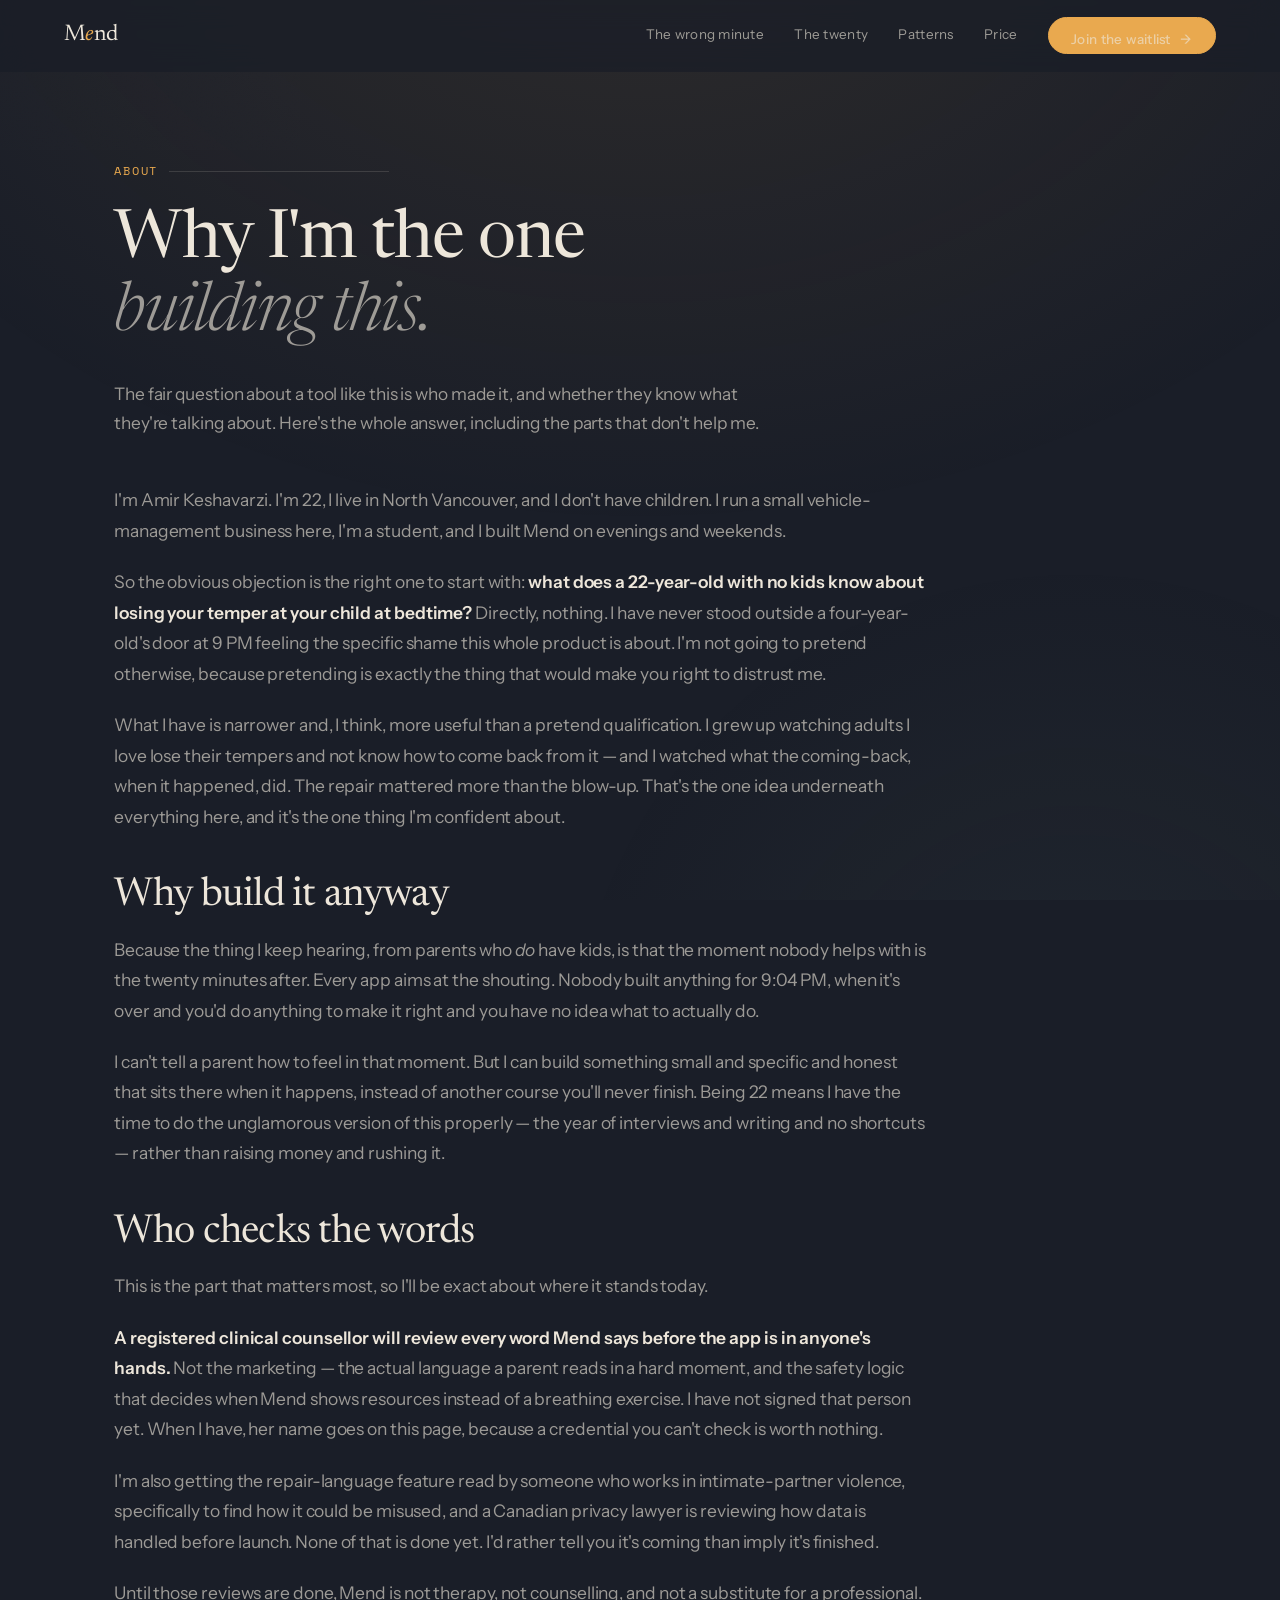
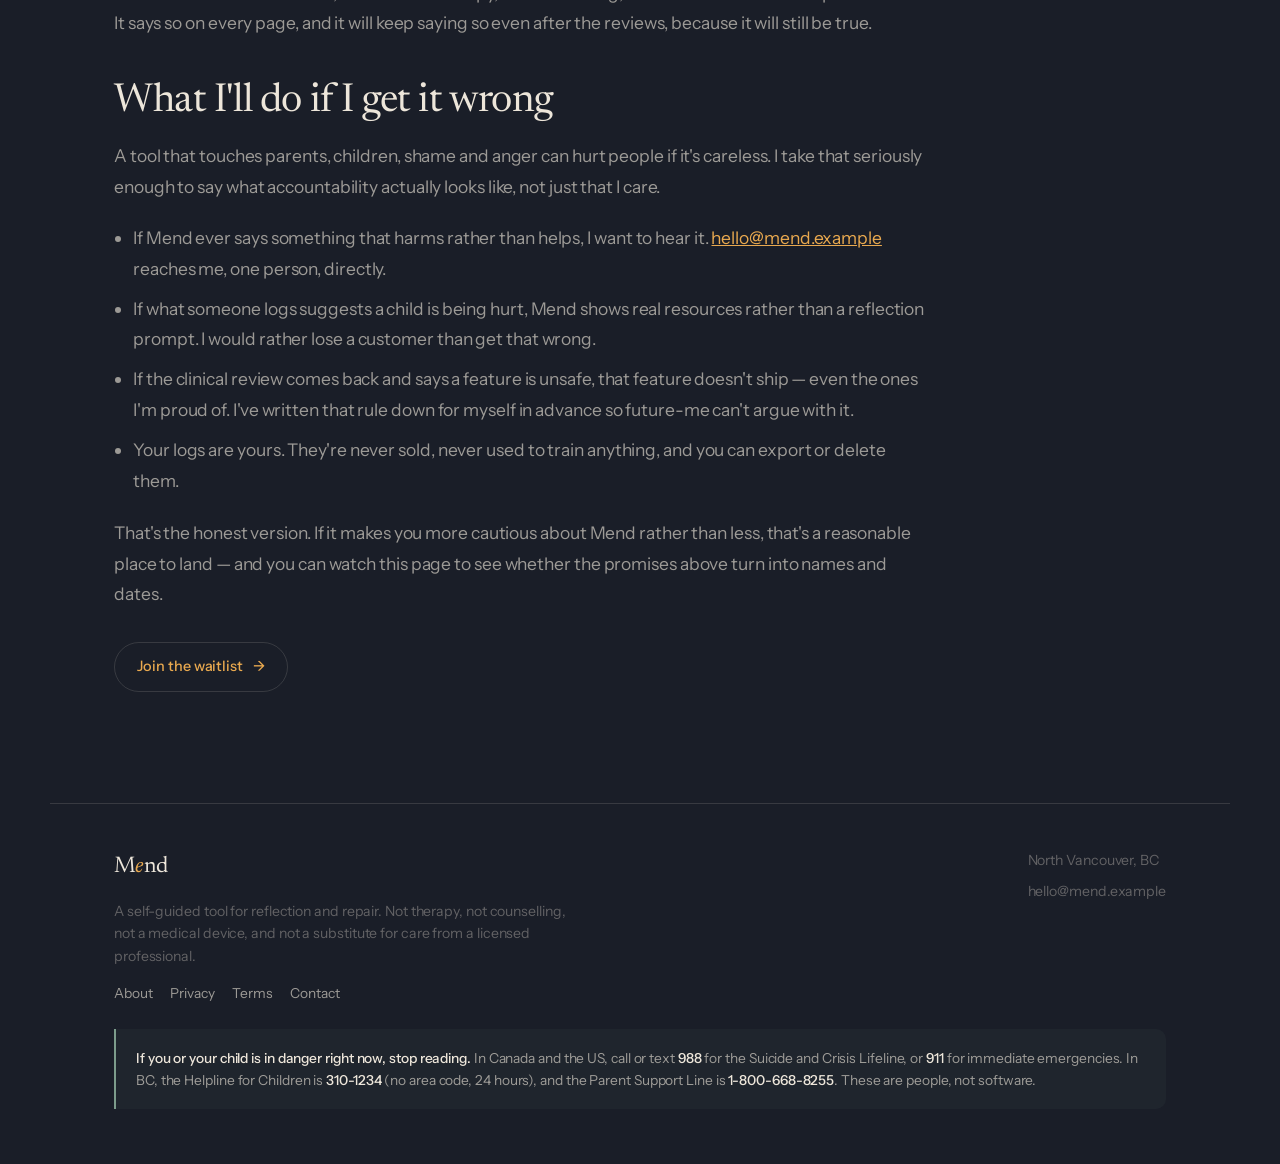
==== about.html @ 2c56bf76 "feat: add Mend landing site with relative links Landing page, about, privacy and terms pages, shared" ====
<!DOCTYPE html>
<html lang="en">
<head>
<meta charset="utf-8">
<meta name="viewport" content="width=device-width, initial-scale=1">
<title>About — Mend</title>
<meta name="description" content="Who's building Mend, and why a 22-year-old with no kids is the one doing it. The honest version — including who reviews the words and what happens if I get it wrong.">
<link rel="preconnect" href="https://fonts.googleapis.com">
<link rel="preconnect" href="https://fonts.gstatic.com" crossorigin>
<link href="https://fonts.googleapis.com/css2?family=Newsreader:ital,opsz,wght@0,6..72,300;0,6..72,400;0,6..72,500;1,6..72,300;1,6..72,400&family=Instrument+Sans:wght@400;500;600&family=Space+Mono:wght@400;700&display=swap" rel="stylesheet">
<link rel="stylesheet" href="mend.css">
</head>
<body>

<a href="#main" class="skip">Skip to content</a>
<div id="glow"></div>
<svg id="grain" aria-hidden="true"><filter id="n"><feTurbulence type="fractalNoise" baseFrequency="0.8" numOctaves="3"/></filter><rect width="100%" height="100%" filter="url(#n)"/></svg>

<div class="stage">

<nav id="nav">
  <a class="mark" href="index.html">M<i>e</i>nd</a>
  <button class="nav-toggle" type="button" aria-label="Open menu" aria-expanded="false" aria-controls="navlinks"><span></span><span></span><span></span></button>
  <div class="navlinks" id="navlinks">
    <a href="index.html#minute">The wrong minute</a>
    <a href="index.html#twenty">The twenty</a>
    <a href="index.html#patterns">Patterns</a>
    <a href="index.html#price">Price</a>
    <a class="btn" href="index.html#join">Join the waitlist <span class="arw">→</span></a>
  </div>
</nav>

<main id="main" class="wrap band">
  <p class="stamp rv">About</p>
  <h1 class="rv" data-d="1">Why I'm the one<br><span class="em">building this.</span></h1>
  <p class="lede rv" data-d="2" style="margin-top:1.8rem">The fair question about a tool like this is who made it, and whether they know what they're talking about. Here's the whole answer, including the parts that don't help me.</p>

  <div class="prose rv" data-d="3" style="margin-top:3rem">
    <p>I'm Amir Keshavarzi. I'm 22, I live in North Vancouver, and I don't have children. I run a small vehicle-management business here, I'm a student, and I built Mend on evenings and weekends.</p>

    <p>So the obvious objection is the right one to start with: <b>what does a 22-year-old with no kids know about losing your temper at your child at bedtime?</b> Directly, nothing. I have never stood outside a four-year-old's door at 9 PM feeling the specific shame this whole product is about. I'm not going to pretend otherwise, because pretending is exactly the thing that would make you right to distrust me.</p>

    <p>What I have is narrower and, I think, more useful than a pretend qualification. I grew up watching adults I love lose their tempers and not know how to come back from it — and I watched what the coming-back, when it happened, did. The repair mattered more than the blow-up. That's the one idea underneath everything here, and it's the one thing I'm confident about.</p>

    <h2>Why build it anyway</h2>
    <p>Because the thing I keep hearing, from parents who <em>do</em> have kids, is that the moment nobody helps with is the twenty minutes after. Every app aims at the shouting. Nobody built anything for 9:04 PM, when it's over and you'd do anything to make it right and you have no idea what to actually do.</p>
    <p>I can't tell a parent how to feel in that moment. But I can build something small and specific and honest that sits there when it happens, instead of another course you'll never finish. Being 22 means I have the time to do the unglamorous version of this properly — the year of interviews and writing and no shortcuts — rather than raising money and rushing it.</p>

    <h2>Who checks the words</h2>
    <p>This is the part that matters most, so I'll be exact about where it stands today.</p>
    <p><b>A registered clinical counsellor will review every word Mend says before the app is in anyone's hands.</b> Not the marketing — the actual language a parent reads in a hard moment, and the safety logic that decides when Mend shows resources instead of a breathing exercise. I have not signed that person yet. When I have, her name goes on this page, because a credential you can't check is worth nothing.</p>
    <p>I'm also getting the repair-language feature read by someone who works in intimate-partner violence, specifically to find how it could be misused, and a Canadian privacy lawyer is reviewing how data is handled before launch. None of that is done yet. I'd rather tell you it's coming than imply it's finished.</p>
    <p>Until those reviews are done, Mend is not therapy, not counselling, and not a substitute for a professional. It says so on every page, and it will keep saying so even after the reviews, because it will still be true.</p>

    <h2>What I'll do if I get it wrong</h2>
    <p>A tool that touches parents, children, shame and anger can hurt people if it's careless. I take that seriously enough to say what accountability actually looks like, not just that I care.</p>
    <ul>
      <li>If Mend ever says something that harms rather than helps, I want to hear it. <a href="mailto:hello@mend.example">hello@mend.example</a> reaches me, one person, directly.</li>
      <li>If what someone logs suggests a child is being hurt, Mend shows real resources rather than a reflection prompt. I would rather lose a customer than get that wrong.</li>
      <li>If the clinical review comes back and says a feature is unsafe, that feature doesn't ship — even the ones I'm proud of. I've written that rule down for myself in advance so future-me can't argue with it.</li>
      <li>Your logs are yours. They're never sold, never used to train anything, and you can export or delete them.</li>
    </ul>

    <p>That's the honest version. If it makes you more cautious about Mend rather than less, that's a reasonable place to land — and you can watch this page to see whether the promises above turn into names and dates.</p>

    <p style="margin-top:2rem"><a class="btn btn--ghost" href="index.html#join">Join the waitlist <span class="arw">→</span></a></p>
  </div>
</main>

<footer class="wrap">
  <div class="fgrid">
    <div>
      <a class="mark" href="index.html">M<i>e</i>nd</a>
      <p class="small" style="margin-top:.9rem">A self-guided tool for reflection and repair. Not therapy, not counselling, not a medical device, and not a substitute for care from a licensed professional.</p>
      <div class="fnav">
        <a href="about.html">About</a>
        <a href="privacy.html">Privacy</a>
        <a href="terms.html">Terms</a>
        <a href="mailto:hello@mend.example">Contact</a>
      </div>
    </div>
    <div class="small" style="display:grid;gap:.55rem">
      <div>North Vancouver, BC</div>
      <div>hello@mend.example</div>
    </div>
  </div>
  <div class="crisis">
    <p><b>If you or your child is in danger right now, stop reading.</b> In Canada and the US, call or text <b>988</b> for the Suicide and Crisis Lifeline, or <b>911</b> for immediate emergencies. In BC, the Helpline for Children is <b>310-1234</b> (no area code, 24 hours), and the Parent Support Line is <b>1-800-668-8255</b>. These are people, not software.</p>
  </div>
</footer>

</div>
<script src="mend.js"></script>
</body>
</html>
---- mend.css ----
/* ============================================================
   MEND — shared design system
   Used by the sub-pages (about, privacy, terms, 404, writing).
   The homepage (index.html) keeps its own inline copy of these
   tokens plus its page-specific styles. Keep the :root block here
   in sync with index.html if a token ever changes.
   Concept: "the hallway light." Dusk-blue base, one amber accent.
   ============================================================ */
:root{
  --dusk:#1A1E28;
  --dusk-deep:#0F1218;
  --dusk-soft:#232833;
  --paper:#EDE6DA;
  --paper-dim:rgba(237,230,218,.62);
  --paper-faint:rgba(237,230,218,.34);
  --lamp:#E9A94F;
  --sage:#7C9C8B;
  --hot:#FFF6E6;
  --rule:rgba(237,230,218,.14);

  --display:"Newsreader",Georgia,serif;
  --body:"Instrument Sans",system-ui,-apple-system,sans-serif;
  --mono:"Space Mono",ui-monospace,monospace;

  --pad:clamp(1.25rem,5vw,4.5rem);
  --maxw:1180px;
  --ease:cubic-bezier(.22,.61,.36,1);
}

*{box-sizing:border-box}
html{scroll-behavior:smooth;-webkit-text-size-adjust:100%}
body{
  margin:0;background:var(--dusk);color:var(--paper);
  font-family:var(--body);font-size:clamp(1rem,.55vw + .9rem,1.09rem);
  line-height:1.62;letter-spacing:-.005em;overflow-x:hidden;
}

/* ambient light — static warm→cool wash for sub-pages */
#glow{
  position:fixed;inset:0;z-index:0;pointer-events:none;
  background:
    radial-gradient(120vmax 90vmax at 50% -18%, rgba(233,169,79,.10) 0%, transparent 60%),
    radial-gradient(70vmax 70vmax at 84% 120%, rgba(124,156,139,.07) 0%, transparent 58%);
}
#grain{position:fixed;inset:0;z-index:1;pointer-events:none;opacity:.045;mix-blend-mode:overlay}
.stage{position:relative;z-index:2}

.wrap{max-width:var(--maxw);margin:0 auto;padding-left:var(--pad);padding-right:var(--pad)}
.band{padding-top:clamp(4rem,10vh,7.5rem);padding-bottom:clamp(4rem,10vh,7.5rem)}
.hr{height:1px;background:var(--rule);border:0;margin:0}

.stamp{
  font-family:var(--mono);font-size:.72rem;letter-spacing:.16em;text-transform:uppercase;
  color:var(--lamp);display:flex;align-items:center;gap:.7rem;margin:0 0 1.6rem;
}
.stamp::after{content:"";flex:1;height:1px;background:var(--rule);max-width:220px}

h1,h2,h3{font-family:var(--display);font-weight:400;letter-spacing:-.02em;line-height:1.08;margin:0}
h1{font-size:clamp(2.4rem,6vw,4.2rem)}
h2{font-size:clamp(1.7rem,3.4vw,2.5rem);line-height:1.12}
h3{font-size:clamp(1.2rem,1.9vw,1.5rem);line-height:1.2}
.em{font-style:italic;font-weight:300;color:var(--paper-dim)}
.lede{font-size:clamp(1.08rem,1.3vw,1.28rem);color:var(--paper-dim);max-width:56ch;line-height:1.66}
.small{font-size:.88rem;color:var(--paper-faint);line-height:1.6}
a{color:var(--lamp)}

/* nav */
nav{
  position:sticky;top:0;z-index:40;display:flex;align-items:center;justify-content:space-between;
  gap:1rem;padding:1.05rem var(--pad);
  backdrop-filter:blur(14px);-webkit-backdrop-filter:blur(14px);
  background:rgba(26,30,40,.72);
  background:color-mix(in srgb, var(--dusk) 72%, transparent);
  border-bottom:1px solid transparent;transition:border-color .4s var(--ease);
}
nav.stuck{border-bottom-color:var(--rule)}
.mark{font-family:var(--display);font-size:1.42rem;letter-spacing:-.03em;text-decoration:none;color:var(--paper)}
.mark i{font-style:italic;color:var(--lamp)}
.navlinks{display:flex;align-items:center;gap:1.9rem}
.navlinks a{font-size:.84rem;color:var(--paper-dim);text-decoration:none;letter-spacing:.02em;position:relative;padding-bottom:2px}
.navlinks a::after{content:"";position:absolute;left:0;bottom:0;height:1px;width:100%;background:var(--lamp);transform:scaleX(0);transform-origin:left;transition:transform .42s var(--ease)}
.navlinks a:hover{color:var(--paper)}
.navlinks a:hover::after{transform:scaleX(1)}
@media(max-width:760px){.navlinks a:not(.btn){display:none}}
.nav-toggle{display:none;align-items:center;justify-content:center;flex-direction:column;gap:4px;width:44px;height:44px;padding:0;border:1px solid var(--rule);border-radius:50%;background:var(--dusk-soft);color:var(--paper);cursor:pointer}
.nav-toggle span{width:17px;height:1.5px;background:currentColor}
@media(max-width:760px){
  .js .nav-toggle{display:flex}
  .js .navlinks{display:none;position:absolute;top:100%;left:0;right:0;padding:1rem var(--pad) 1.4rem;background:var(--dusk);border-bottom:1px solid var(--rule);box-shadow:0 18px 28px rgba(0,0,0,.22);flex-direction:column;align-items:stretch;gap:.7rem}
  .js .navlinks.open{display:flex}
  .js .navlinks a:not(.btn){display:block}
  .js .navlinks a{padding:.55rem .2rem}
  .js .navlinks .btn{justify-content:center}
}

/* buttons */
.btn{
  font-family:var(--body);font-size:.9rem;font-weight:500;display:inline-flex;align-items:center;gap:.6rem;
  padding:.72rem 1.4rem;border-radius:999px;border:1px solid var(--lamp);
  background:var(--lamp);color:#20160A;text-decoration:none;cursor:pointer;
  transition:transform .3s var(--ease),box-shadow .3s var(--ease),background .3s var(--ease);
}
.btn:hover{transform:translateY(-2px);box-shadow:0 10px 34px -12px rgba(233,169,79,.7)}
.btn--ghost{background:transparent;color:var(--paper);border-color:var(--rule)}
.btn--ghost:hover{border-color:var(--paper-dim);box-shadow:none}
.btn .arw{transition:transform .3s var(--ease)}
.btn:hover .arw{transform:translateX(4px)}
:focus-visible{outline:2px solid var(--lamp);outline-offset:3px;border-radius:3px}
.skip{position:absolute;left:.6rem;top:-3rem;z-index:100;background:var(--lamp);color:#20160A;padding:.6rem 1rem;border-radius:8px;text-decoration:none;font-weight:600;transition:top .2s var(--ease)}
.skip:focus{top:.6rem}

/* prose — the reading measure for about/legal/articles */
.prose{max-width:68ch}
.prose p,.prose li{color:var(--paper-dim);line-height:1.75}
.prose p{margin:0 0 1.3rem}
.prose h2{margin:2.6rem 0 1rem}
.prose h3{margin:2rem 0 .8rem;color:var(--paper)}
.prose ul,.prose ol{margin:0 0 1.4rem;padding-left:1.2rem;display:grid;gap:.6rem}
.prose strong,.prose b{color:var(--paper);font-weight:600}
.prose a{color:var(--lamp)}
.prose hr{height:1px;background:var(--rule);border:0;margin:2.6rem 0}
.prose .kicker{color:var(--paper);font-style:normal}

/* draft banner for legal pages */
.draftbar{
  border:1px solid rgba(233,169,79,.4);background:rgba(233,169,79,.07);border-radius:12px;
  padding:1rem 1.2rem;margin:0 0 2.4rem;font-size:.9rem;color:var(--paper);line-height:1.6;
}
.draftbar b{color:var(--lamp)}

/* footer + crisis (present on every page) */
footer{border-top:1px solid var(--rule);padding:2.8rem 0 3.4rem;position:relative;z-index:2}
.fgrid{display:flex;justify-content:space-between;gap:2rem;flex-wrap:wrap;align-items:flex-start}
footer .small{max-width:52ch}
.fnav{display:flex;gap:1.1rem;flex-wrap:wrap;margin-top:.6rem;font-size:.86rem}
.fnav a{color:var(--paper-dim);text-decoration:none}
.fnav a:hover{color:var(--paper)}
.crisis{margin-top:1.6rem;padding:1.1rem 1.25rem;border-left:2px solid var(--sage);background:rgba(124,156,139,.055);border-radius:0 10px 10px 0}
.crisis p{margin:0;font-size:.86rem;color:var(--paper-dim)}
.crisis b{color:var(--paper);font-weight:500}

/* reveal */
.rv{opacity:0;transform:translateY(18px);transition:opacity .55s var(--ease),transform .55s var(--ease)}
.rv.in{opacity:1;transform:none}
.rv[data-d="1"]{transition-delay:.06s}.rv[data-d="2"]{transition-delay:.12s}
.rv[data-d="3"]{transition-delay:.18s}.rv[data-d="4"]{transition-delay:.24s}

@media (prefers-reduced-motion:reduce){
  *{animation-duration:.001ms!important;animation-iteration-count:1!important;transition-duration:.001ms!important}
  html{scroll-behavior:auto}
  .rv{opacity:1;transform:none}
}
@media(max-width:900px){#grain{display:none}}
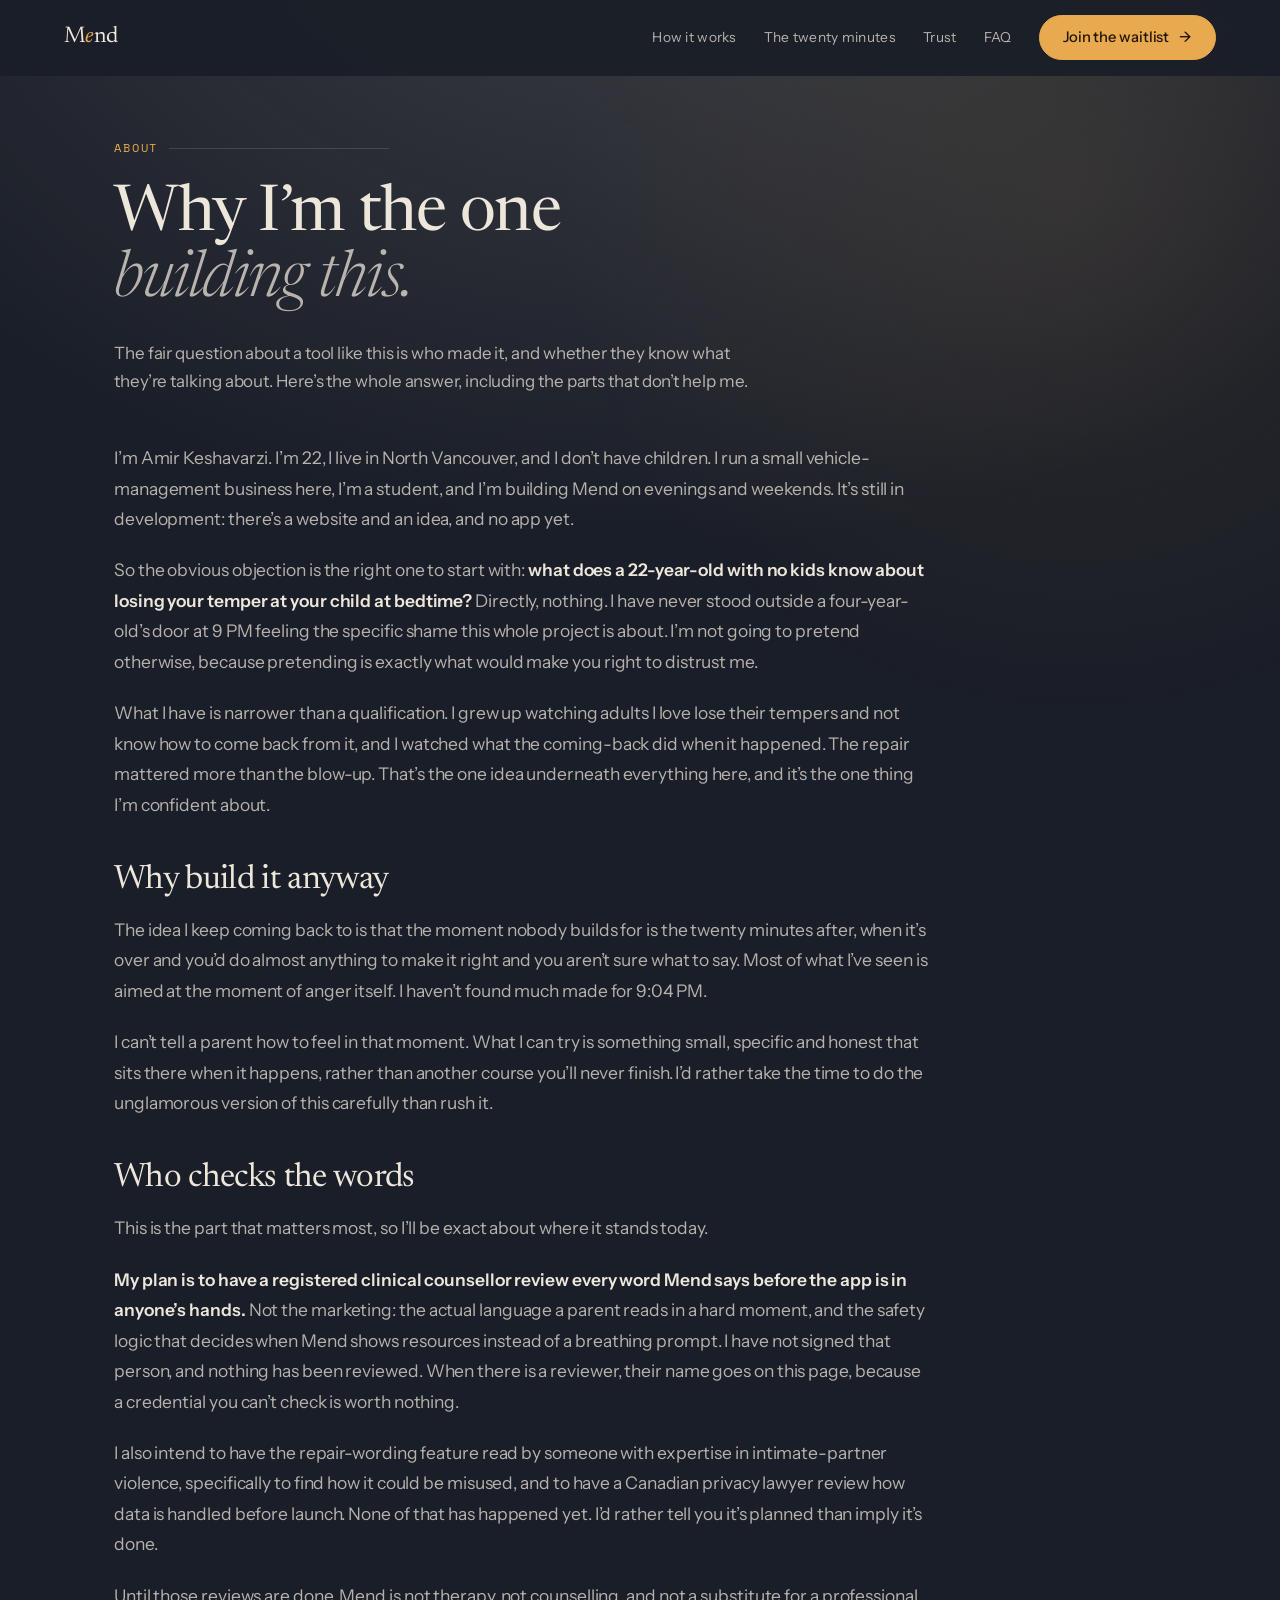
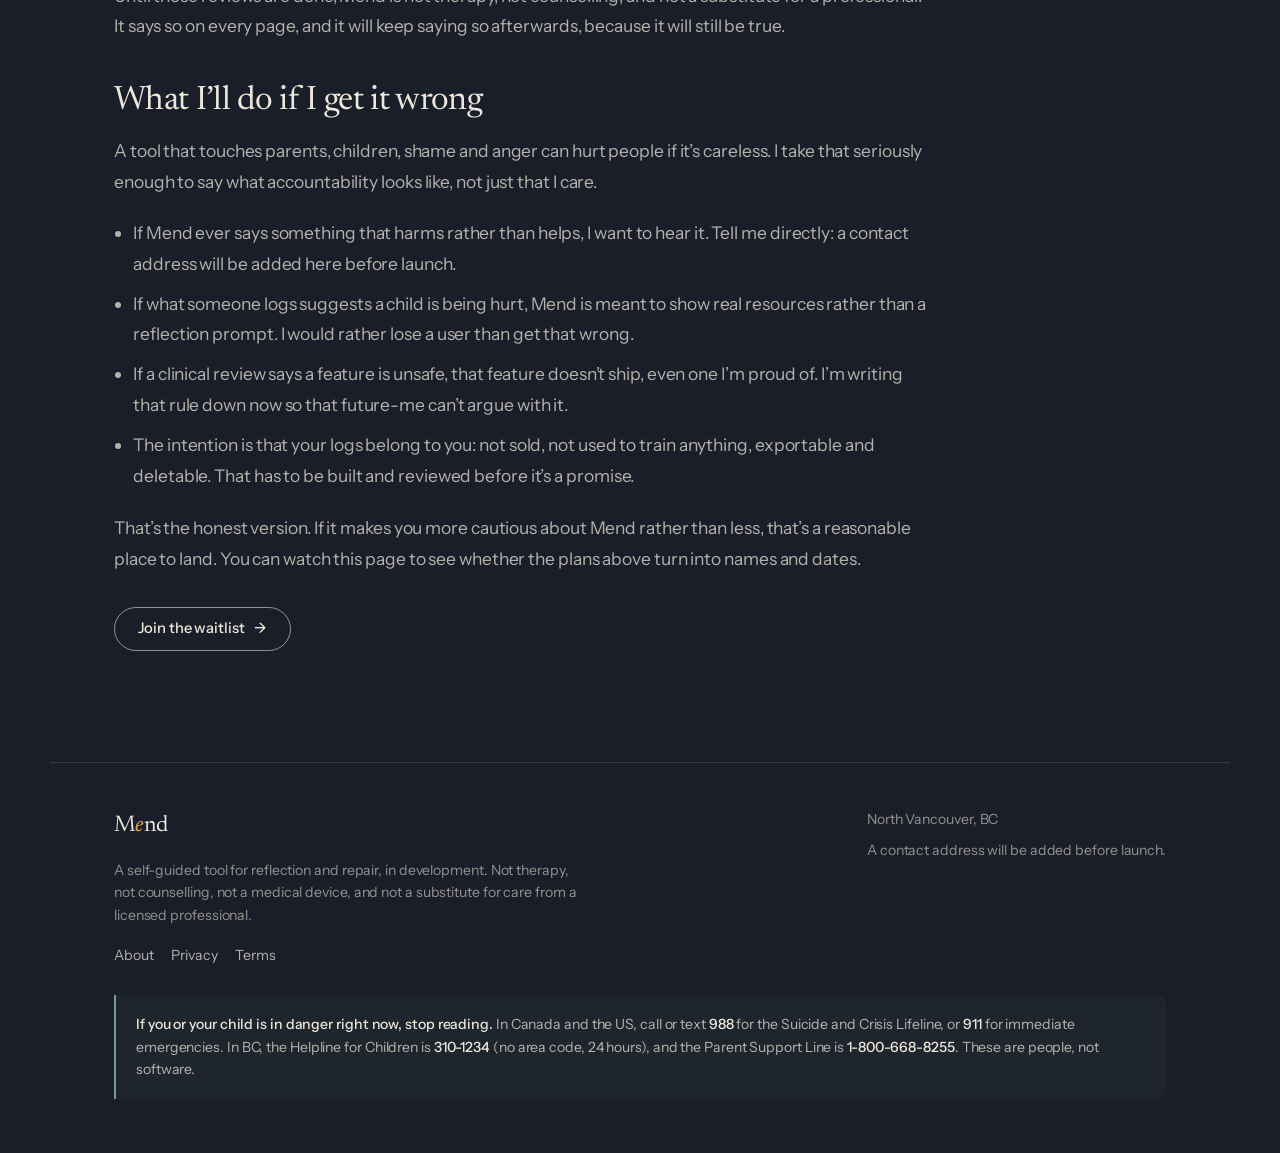
==== commit d3526a8a: "feat: rebuild homepage with illustrative preview, shared motion system and honest waitlist Restructu" ====
--- a/about.html
+++ b/about.html
@@ -3,67 +3,70 @@
 <head>
 <meta charset="utf-8">
 <meta name="viewport" content="width=device-width, initial-scale=1">
+<meta name="color-scheme" content="dark">
+<meta name="theme-color" content="#1A1E28">
 <title>About — Mend</title>
-<meta name="description" content="Who's building Mend, and why a 22-year-old with no kids is the one doing it. The honest version — including who reviews the words and what happens if I get it wrong.">
+<meta name="description" content="Who's building Mend, and why a 22-year-old with no kids is the one doing it. The honest version, including who is meant to review the words and what happens if I get it wrong.">
+<link rel="icon" href="data:image/svg+xml,%3Csvg xmlns='http://www.w3.org/2000/svg' viewBox='0 0 32 32'%3E%3Crect width='32' height='32' rx='8' fill='%231A1E28'/%3E%3Ccircle cx='16' cy='16' r='6' fill='%23E9A94F'/%3E%3C/svg%3E">
 <link rel="preconnect" href="https://fonts.googleapis.com">
 <link rel="preconnect" href="https://fonts.gstatic.com" crossorigin>
-<link href="https://fonts.googleapis.com/css2?family=Newsreader:ital,opsz,wght@0,6..72,300;0,6..72,400;0,6..72,500;1,6..72,300;1,6..72,400&family=Instrument+Sans:wght@400;500;600&family=Space+Mono:wght@400;700&display=swap" rel="stylesheet">
+<link href="https://fonts.googleapis.com/css2?family=Newsreader:ital,opsz,wght@0,6..72,300;0,6..72,400;1,6..72,300;1,6..72,400&family=Instrument+Sans:wght@400;500;600&family=Space+Mono:wght@400&display=swap" rel="stylesheet">
 <link rel="stylesheet" href="mend.css">
+<script>document.documentElement.classList.add("js")</script>
 </head>
 <body>
 
 <a href="#main" class="skip">Skip to content</a>
-<div id="glow"></div>
-<svg id="grain" aria-hidden="true"><filter id="n"><feTurbulence type="fractalNoise" baseFrequency="0.8" numOctaves="3"/></filter><rect width="100%" height="100%" filter="url(#n)"/></svg>
+<div id="glow" aria-hidden="true"><i class="glow-hot"></i><i class="glow-cool"></i></div>
 
 <div class="stage">
 
-<nav id="nav">
+<nav id="nav" aria-label="Main">
   <a class="mark" href="index.html">M<i>e</i>nd</a>
   <button class="nav-toggle" type="button" aria-label="Open menu" aria-expanded="false" aria-controls="navlinks"><span></span><span></span><span></span></button>
   <div class="navlinks" id="navlinks">
-    <a href="index.html#minute">The wrong minute</a>
-    <a href="index.html#twenty">The twenty</a>
-    <a href="index.html#patterns">Patterns</a>
-    <a href="index.html#price">Price</a>
-    <a class="btn" href="index.html#join">Join the waitlist <span class="arw">→</span></a>
+    <a href="index.html#how">How it works</a>
+    <a href="index.html#twenty">The twenty minutes</a>
+    <a href="index.html#trust">Trust</a>
+    <a href="index.html#faq">FAQ</a>
+    <a class="btn" href="index.html#join">Join the waitlist <span class="arw" aria-hidden="true">→</span></a>
   </div>
 </nav>
 
-<main id="main" class="wrap band">
-  <p class="stamp rv">About</p>
-  <h1 class="rv" data-d="1">Why I'm the one<br><span class="em">building this.</span></h1>
-  <p class="lede rv" data-d="2" style="margin-top:1.8rem">The fair question about a tool like this is who made it, and whether they know what they're talking about. Here's the whole answer, including the parts that don't help me.</p>
+<main id="main" class="wrap band page-head">
+  <p class="stamp" data-reveal>About</p>
+  <h1 data-reveal>Why I’m the one<br><span class="em">building this.</span></h1>
+  <p class="lede" data-reveal>The fair question about a tool like this is who made it, and whether they know what they’re talking about. Here’s the whole answer, including the parts that don’t help me.</p>
 
-  <div class="prose rv" data-d="3" style="margin-top:3rem">
-    <p>I'm Amir Keshavarzi. I'm 22, I live in North Vancouver, and I don't have children. I run a small vehicle-management business here, I'm a student, and I built Mend on evenings and weekends.</p>
+  <div class="prose" data-reveal style="margin-top:3rem">
+    <p>I’m Amir Keshavarzi. I’m 22, I live in North Vancouver, and I don’t have children. I run a small vehicle-management business here, I’m a student, and I’m building Mend on evenings and weekends. It’s still in development: there’s a website and an idea, and no app yet.</p>
 
-    <p>So the obvious objection is the right one to start with: <b>what does a 22-year-old with no kids know about losing your temper at your child at bedtime?</b> Directly, nothing. I have never stood outside a four-year-old's door at 9 PM feeling the specific shame this whole product is about. I'm not going to pretend otherwise, because pretending is exactly the thing that would make you right to distrust me.</p>
+    <p>So the obvious objection is the right one to start with: <b>what does a 22-year-old with no kids know about losing your temper at your child at bedtime?</b> Directly, nothing. I have never stood outside a four-year-old’s door at 9 PM feeling the specific shame this whole project is about. I’m not going to pretend otherwise, because pretending is exactly what would make you right to distrust me.</p>
 
-    <p>What I have is narrower and, I think, more useful than a pretend qualification. I grew up watching adults I love lose their tempers and not know how to come back from it — and I watched what the coming-back, when it happened, did. The repair mattered more than the blow-up. That's the one idea underneath everything here, and it's the one thing I'm confident about.</p>
+    <p>What I have is narrower than a qualification. I grew up watching adults I love lose their tempers and not know how to come back from it, and I watched what the coming-back did when it happened. The repair mattered more than the blow-up. That’s the one idea underneath everything here, and it’s the one thing I’m confident about.</p>
 
     <h2>Why build it anyway</h2>
-    <p>Because the thing I keep hearing, from parents who <em>do</em> have kids, is that the moment nobody helps with is the twenty minutes after. Every app aims at the shouting. Nobody built anything for 9:04 PM, when it's over and you'd do anything to make it right and you have no idea what to actually do.</p>
-    <p>I can't tell a parent how to feel in that moment. But I can build something small and specific and honest that sits there when it happens, instead of another course you'll never finish. Being 22 means I have the time to do the unglamorous version of this properly — the year of interviews and writing and no shortcuts — rather than raising money and rushing it.</p>
+    <p>The idea I keep coming back to is that the moment nobody builds for is the twenty minutes after, when it’s over and you’d do almost anything to make it right and you aren’t sure what to say. Most of what I’ve seen is aimed at the moment of anger itself. I haven’t found much made for 9:04 PM.</p>
+    <p>I can’t tell a parent how to feel in that moment. What I can try is something small, specific and honest that sits there when it happens, rather than another course you’ll never finish. I’d rather take the time to do the unglamorous version of this carefully than rush it.</p>
 
     <h2>Who checks the words</h2>
-    <p>This is the part that matters most, so I'll be exact about where it stands today.</p>
-    <p><b>A registered clinical counsellor will review every word Mend says before the app is in anyone's hands.</b> Not the marketing — the actual language a parent reads in a hard moment, and the safety logic that decides when Mend shows resources instead of a breathing exercise. I have not signed that person yet. When I have, her name goes on this page, because a credential you can't check is worth nothing.</p>
-    <p>I'm also getting the repair-language feature read by someone who works in intimate-partner violence, specifically to find how it could be misused, and a Canadian privacy lawyer is reviewing how data is handled before launch. None of that is done yet. I'd rather tell you it's coming than imply it's finished.</p>
-    <p>Until those reviews are done, Mend is not therapy, not counselling, and not a substitute for a professional. It says so on every page, and it will keep saying so even after the reviews, because it will still be true.</p>
+    <p>This is the part that matters most, so I’ll be exact about where it stands today.</p>
+    <p><b>My plan is to have a registered clinical counsellor review every word Mend says before the app is in anyone’s hands.</b> Not the marketing: the actual language a parent reads in a hard moment, and the safety logic that decides when Mend shows resources instead of a breathing prompt. I have not signed that person, and nothing has been reviewed. When there is a reviewer, their name goes on this page, because a credential you can’t check is worth nothing.</p>
+    <p>I also intend to have the repair-wording feature read by someone with expertise in intimate-partner violence, specifically to find how it could be misused, and to have a Canadian privacy lawyer review how data is handled before launch. None of that has happened yet. I’d rather tell you it’s planned than imply it’s done.</p>
+    <p>Until those reviews are done, Mend is not therapy, not counselling, and not a substitute for a professional. It says so on every page, and it will keep saying so afterwards, because it will still be true.</p>
 
-    <h2>What I'll do if I get it wrong</h2>
-    <p>A tool that touches parents, children, shame and anger can hurt people if it's careless. I take that seriously enough to say what accountability actually looks like, not just that I care.</p>
+    <h2>What I’ll do if I get it wrong</h2>
+    <p>A tool that touches parents, children, shame and anger can hurt people if it’s careless. I take that seriously enough to say what accountability looks like, not just that I care.</p>
     <ul>
-      <li>If Mend ever says something that harms rather than helps, I want to hear it. <a href="mailto:hello@mend.example">hello@mend.example</a> reaches me, one person, directly.</li>
-      <li>If what someone logs suggests a child is being hurt, Mend shows real resources rather than a reflection prompt. I would rather lose a customer than get that wrong.</li>
-      <li>If the clinical review comes back and says a feature is unsafe, that feature doesn't ship — even the ones I'm proud of. I've written that rule down for myself in advance so future-me can't argue with it.</li>
-      <li>Your logs are yours. They're never sold, never used to train anything, and you can export or delete them.</li>
+      <li>If Mend ever says something that harms rather than helps, I want to hear it. Tell me directly: <span data-contact>a contact address will be added here before launch</span>.</li>
+      <li>If what someone logs suggests a child is being hurt, Mend is meant to show real resources rather than a reflection prompt. I would rather lose a user than get that wrong.</li>
+      <li>If a clinical review says a feature is unsafe, that feature doesn’t ship, even one I’m proud of. I’m writing that rule down now so that future-me can’t argue with it.</li>
+      <li>The intention is that your logs belong to you: not sold, not used to train anything, exportable and deletable. That has to be built and reviewed before it’s a promise.</li>
     </ul>
 
-    <p>That's the honest version. If it makes you more cautious about Mend rather than less, that's a reasonable place to land — and you can watch this page to see whether the promises above turn into names and dates.</p>
+    <p>That’s the honest version. If it makes you more cautious about Mend rather than less, that’s a reasonable place to land. You can watch this page to see whether the plans above turn into names and dates.</p>
 
-    <p style="margin-top:2rem"><a class="btn btn--ghost" href="index.html#join">Join the waitlist <span class="arw">→</span></a></p>
+    <p style="margin-top:2rem"><a class="btn btn--ghost" href="index.html#join">Join the waitlist <span class="arw" aria-hidden="true">→</span></a></p>
   </div>
 </main>
 
@@ -71,17 +74,16 @@
   <div class="fgrid">
     <div>
       <a class="mark" href="index.html">M<i>e</i>nd</a>
-      <p class="small" style="margin-top:.9rem">A self-guided tool for reflection and repair. Not therapy, not counselling, not a medical device, and not a substitute for care from a licensed professional.</p>
-      <div class="fnav">
-        <a href="about.html">About</a>
+      <p class="small" style="margin-top:.9rem">A self-guided tool for reflection and repair, in development. Not therapy, not counselling, not a medical device, and not a substitute for care from a licensed professional.</p>
+      <nav class="fnav" aria-label="Footer">
+        <a href="about.html" aria-current="page">About</a>
         <a href="privacy.html">Privacy</a>
         <a href="terms.html">Terms</a>
-        <a href="mailto:hello@mend.example">Contact</a>
-      </div>
+      </nav>
     </div>
     <div class="small" style="display:grid;gap:.55rem">
       <div>North Vancouver, BC</div>
-      <div>hello@mend.example</div>
+      <div data-contact>A contact address will be added before launch.</div>
     </div>
   </div>
   <div class="crisis">
@@ -90,6 +92,7 @@
 </footer>
 
 </div>
-<script src="mend.js"></script>
+<script src="config.js" defer></script>
+<script src="mend.js" defer></script>
 </body>
 </html>
--- a/mend.css
+++ b/mend.css
@@ -1,18 +1,21 @@
 /* ============================================================
-   MEND — shared design system
-   Used by the sub-pages (about, privacy, terms, 404, writing).
-   The homepage (index.html) keeps its own inline copy of these
-   tokens plus its page-specific styles. Keep the :root block here
-   in sync with index.html if a token ever changes.
-   Concept: "the hallway light." Dusk-blue base, one amber accent.
+   MEND — shared design system (every page)
+   Concept: "the hallway light." Deep dusk blue, one warm amber,
+   a little sage. The page opens over-exposed and cools as you
+   scroll. Section stamps are real clock times.
+
+   MOTION: one system. Every duration/distance/easing below comes
+   from the tokens in :root; home.js and mend.js read the same
+   tokens, so changing a number here changes it everywhere.
    ============================================================ */
 :root{
+  /* palette */
   --dusk:#1A1E28;
   --dusk-deep:#0F1218;
   --dusk-soft:#232833;
   --paper:#EDE6DA;
-  --paper-dim:rgba(237,230,218,.62);
-  --paper-faint:rgba(237,230,218,.34);
+  --paper-dim:rgba(237,230,218,.74);
+  --paper-faint:rgba(237,230,218,.58);
   --lamp:#E9A94F;
   --sage:#7C9C8B;
   --hot:#FFF6E6;
@@ -24,130 +27,463 @@
 
   --pad:clamp(1.25rem,5vw,4.5rem);
   --maxw:1180px;
+
+  /* motion tokens: easing */
   --ease:cubic-bezier(.22,.61,.36,1);
+  --ease-soft:cubic-bezier(.45,.05,.25,1);
+  /* motion tokens: durations */
+  --t-press:120ms;
+  --t-hover:150ms;
+  --t-icon:180ms;
+  --t-swap:180ms;
+  --t-pop:200ms;
+  --t-panel:220ms;
+  --t-fade:250ms;
+  --t-rise:350ms;
+  --t-text:400ms;
+  --t-head:450ms;
+  --t-hero:500ms;
+  --t-block:550ms;
+  --t-bars:650ms;
+  --t-line:900ms;
+  --t-sweep:6s;
+  --t-stagger:80ms;
+  /* motion tokens: distances */
+  --d-pop:4px;
+  --d-form:6px;
+  --d-panel:8px;
+  --d-head:10px;
+  --d-hero:12px;
+  --d-block:16px;
 }
 
 *{box-sizing:border-box}
-html{scroll-behavior:smooth;-webkit-text-size-adjust:100%}
+html{scroll-behavior:smooth;-webkit-text-size-adjust:100%;scroll-padding-top:5rem}
 body{
   margin:0;background:var(--dusk);color:var(--paper);
   font-family:var(--body);font-size:clamp(1rem,.55vw + .9rem,1.09rem);
   line-height:1.62;letter-spacing:-.005em;overflow-x:hidden;
 }
-
-/* ambient light — static warm→cool wash for sub-pages */
-#glow{
-  position:fixed;inset:0;z-index:0;pointer-events:none;
+img,svg{max-width:100%}
+a{color:var(--lamp)}
+:focus-visible{outline:2px solid var(--lamp);outline-offset:3px}
+.vh{position:absolute!important;width:1px;height:1px;margin:-1px;overflow:hidden;clip:rect(0 0 0 0);white-space:nowrap;border:0;padding:0}
+
+/* ---------- ambient light: two stacked layers, cross-faded by scroll ---------- */
+#glow{position:fixed;inset:0;z-index:0;pointer-events:none}
+#glow i{position:absolute;inset:0}
+.glow-hot{
   background:
-    radial-gradient(120vmax 90vmax at 50% -18%, rgba(233,169,79,.10) 0%, transparent 60%),
-    radial-gradient(70vmax 70vmax at 84% 120%, rgba(124,156,139,.07) 0%, transparent 58%);
-}
-#grain{position:fixed;inset:0;z-index:1;pointer-events:none;opacity:.045;mix-blend-mode:overlay}
+    radial-gradient(120vmax 90vmax at 50% -18%, rgba(255,246,230,.15) 0%, transparent 62%),
+    radial-gradient(70vmax 70vmax at 84% 22%, rgba(233,169,79,.09) 0%, transparent 58%);
+}
+.glow-cool{
+  background:
+    radial-gradient(120vmax 90vmax at 50% -18%, rgba(124,156,139,.10) 0%, transparent 62%),
+    radial-gradient(70vmax 70vmax at 16% 90%, rgba(124,156,139,.07) 0%, transparent 58%);
+  opacity:0;
+}
 .stage{position:relative;z-index:2}
 
+/* ---------- structure ---------- */
 .wrap{max-width:var(--maxw);margin:0 auto;padding-left:var(--pad);padding-right:var(--pad)}
-.band{padding-top:clamp(4rem,10vh,7.5rem);padding-bottom:clamp(4rem,10vh,7.5rem)}
+.band{padding-top:clamp(4.5rem,10vh,8rem);padding-bottom:clamp(4.5rem,10vh,8rem)}
 .hr{height:1px;background:var(--rule);border:0;margin:0}
 
 .stamp{
   font-family:var(--mono);font-size:.72rem;letter-spacing:.16em;text-transform:uppercase;
-  color:var(--lamp);display:flex;align-items:center;gap:.7rem;margin:0 0 1.6rem;
+  color:var(--lamp);display:flex;align-items:center;gap:.7rem;margin:0 0 1.5rem;
 }
 .stamp::after{content:"";flex:1;height:1px;background:var(--rule);max-width:220px}
 
 h1,h2,h3{font-family:var(--display);font-weight:400;letter-spacing:-.02em;line-height:1.08;margin:0}
-h1{font-size:clamp(2.4rem,6vw,4.2rem)}
-h2{font-size:clamp(1.7rem,3.4vw,2.5rem);line-height:1.12}
-h3{font-size:clamp(1.2rem,1.9vw,1.5rem);line-height:1.2}
+h1{font-size:clamp(2.5rem,7.6vw,5.6rem);line-height:1.04}
+h2{font-size:clamp(1.9rem,4.2vw,3.2rem);line-height:1.1}
+h3{font-size:clamp(1.22rem,1.8vw,1.5rem);line-height:1.2}
 .em{font-style:italic;font-weight:300;color:var(--paper-dim)}
-.lede{font-size:clamp(1.08rem,1.3vw,1.28rem);color:var(--paper-dim);max-width:56ch;line-height:1.66}
+.lede{font-size:clamp(1.06rem,1.25vw,1.24rem);color:var(--paper-dim);max-width:58ch;line-height:1.66;margin:1.5rem 0 0}
 .small{font-size:.88rem;color:var(--paper-faint);line-height:1.6}
-a{color:var(--lamp)}
-
-/* nav */
-nav{
-  position:sticky;top:0;z-index:40;display:flex;align-items:center;justify-content:space-between;
-  gap:1rem;padding:1.05rem var(--pad);
-  backdrop-filter:blur(14px);-webkit-backdrop-filter:blur(14px);
-  background:rgba(26,30,40,.72);
-  background:color-mix(in srgb, var(--dusk) 72%, transparent);
-  border-bottom:1px solid transparent;transition:border-color .4s var(--ease);
-}
-nav.stuck{border-bottom-color:var(--rule)}
+.sample-tag{font-family:var(--mono);font-size:.66rem;letter-spacing:.14em;text-transform:uppercase;color:var(--paper-faint)}
+
+/* ---------- nav ---------- */
+#nav{
+  position:sticky;top:0;z-index:40;
+  display:flex;align-items:center;justify-content:space-between;gap:1rem;
+  padding:.95rem var(--pad);
+  background:rgba(26,30,40,.94);
+  border-bottom:1px solid transparent;
+  transition:border-color var(--t-fade) var(--ease);
+}
+#nav.stuck{border-bottom-color:var(--rule)}
 .mark{font-family:var(--display);font-size:1.42rem;letter-spacing:-.03em;text-decoration:none;color:var(--paper)}
 .mark i{font-style:italic;color:var(--lamp)}
-.navlinks{display:flex;align-items:center;gap:1.9rem}
-.navlinks a{font-size:.84rem;color:var(--paper-dim);text-decoration:none;letter-spacing:.02em;position:relative;padding-bottom:2px}
-.navlinks a::after{content:"";position:absolute;left:0;bottom:0;height:1px;width:100%;background:var(--lamp);transform:scaleX(0);transform-origin:left;transition:transform .42s var(--ease)}
-.navlinks a:hover{color:var(--paper)}
-.navlinks a:hover::after{transform:scaleX(1)}
-@media(max-width:760px){.navlinks a:not(.btn){display:none}}
-.nav-toggle{display:none;align-items:center;justify-content:center;flex-direction:column;gap:4px;width:44px;height:44px;padding:0;border:1px solid var(--rule);border-radius:50%;background:var(--dusk-soft);color:var(--paper);cursor:pointer}
-.nav-toggle span{width:17px;height:1.5px;background:currentColor}
-@media(max-width:760px){
+.navlinks{display:flex;align-items:center;gap:1.7rem}
+.navlinks a:not(.btn){
+  font-size:.86rem;color:var(--paper-dim);text-decoration:none;letter-spacing:.02em;
+  position:relative;padding:.35rem 0;
+}
+.navlinks a:not(.btn)::after{
+  content:"";position:absolute;left:0;right:0;bottom:.1rem;height:1px;background:var(--lamp);
+  transform:scaleX(0);transform-origin:left;
+  transition:transform var(--t-hover) var(--ease);
+}
+.navlinks a:not(.btn):focus-visible::after{transform:scaleX(1)}
+@media (hover:hover) and (pointer:fine){
+  .navlinks a:not(.btn):hover{color:var(--paper)}
+  .navlinks a:not(.btn):hover::after{transform:scaleX(1)}
+}
+
+.nav-toggle{
+  display:none;align-items:center;justify-content:center;flex-direction:column;gap:4px;
+  width:44px;height:44px;padding:0;border:1px solid var(--rule);border-radius:50%;
+  background:var(--dusk-soft);color:var(--paper);cursor:pointer;
+}
+.nav-toggle span{width:17px;height:1.5px;background:currentColor;
+  transition:transform var(--t-icon) var(--ease),opacity var(--t-icon) var(--ease)}
+.nav-toggle[aria-expanded="true"] span:nth-child(1){transform:translateY(5.5px) rotate(45deg)}
+.nav-toggle[aria-expanded="true"] span:nth-child(2){opacity:0}
+.nav-toggle[aria-expanded="true"] span:nth-child(3){transform:translateY(-5.5px) rotate(-45deg)}
+
+@media(max-width:860px){
+  .navlinks a:not(.btn){display:none}                 /* no JS: only the CTA remains */
   .js .nav-toggle{display:flex}
-  .js .navlinks{display:none;position:absolute;top:100%;left:0;right:0;padding:1rem var(--pad) 1.4rem;background:var(--dusk);border-bottom:1px solid var(--rule);box-shadow:0 18px 28px rgba(0,0,0,.22);flex-direction:column;align-items:stretch;gap:.7rem}
-  .js .navlinks.open{display:flex}
-  .js .navlinks a:not(.btn){display:block}
-  .js .navlinks a{padding:.55rem .2rem}
-  .js .navlinks .btn{justify-content:center}
-}
-
-/* buttons */
+  .js .navlinks a:not(.btn){display:block;padding:.7rem .2rem;font-size:.95rem}
+  .js .navlinks{
+    position:absolute;top:100%;left:0;right:0;
+    flex-direction:column;align-items:stretch;gap:.2rem;
+    padding:.8rem var(--pad) 1.3rem;background:var(--dusk);
+    border-bottom:1px solid var(--rule);box-shadow:0 18px 28px rgba(0,0,0,.22);
+    opacity:0;visibility:hidden;transform:translateY(calc(-1 * var(--d-panel)));
+    transition:opacity var(--t-panel) var(--ease),transform var(--t-panel) var(--ease),visibility 0s linear var(--t-panel);
+  }
+  .js .navlinks.open{opacity:1;visibility:visible;transform:none;transition-delay:0s}
+  .js .navlinks .btn{justify-content:center;margin-top:.4rem}
+}
+
+.skip{position:absolute;left:.6rem;top:-4rem;z-index:100;background:var(--lamp);color:#20160A;padding:.6rem 1rem;border-radius:8px;text-decoration:none;font-weight:600}
+.skip:focus{top:.6rem}
+
+/* ---------- buttons ---------- */
 .btn{
-  font-family:var(--body);font-size:.9rem;font-weight:500;display:inline-flex;align-items:center;gap:.6rem;
-  padding:.72rem 1.4rem;border-radius:999px;border:1px solid var(--lamp);
+  font-family:var(--body);font-size:.92rem;font-weight:500;line-height:1.2;
+  display:inline-flex;align-items:center;justify-content:center;gap:.6rem;
+  padding:.78rem 1.45rem;min-height:44px;border-radius:999px;border:1px solid var(--lamp);
   background:var(--lamp);color:#20160A;text-decoration:none;cursor:pointer;
-  transition:transform .3s var(--ease),box-shadow .3s var(--ease),background .3s var(--ease);
-}
-.btn:hover{transform:translateY(-2px);box-shadow:0 10px 34px -12px rgba(233,169,79,.7)}
-.btn--ghost{background:transparent;color:var(--paper);border-color:var(--rule)}
-.btn--ghost:hover{border-color:var(--paper-dim);box-shadow:none}
-.btn .arw{transition:transform .3s var(--ease)}
-.btn:hover .arw{transform:translateX(4px)}
-:focus-visible{outline:2px solid var(--lamp);outline-offset:3px;border-radius:3px}
-.skip{position:absolute;left:.6rem;top:-3rem;z-index:100;background:var(--lamp);color:#20160A;padding:.6rem 1rem;border-radius:8px;text-decoration:none;font-weight:600;transition:top .2s var(--ease)}
-.skip:focus{top:.6rem}
-
-/* prose — the reading measure for about/legal/articles */
+  transition:transform var(--t-press) var(--ease),box-shadow var(--t-hover) var(--ease),
+             background-color var(--t-hover) var(--ease),border-color var(--t-hover) var(--ease);
+}
+.btn:active{transform:scale(.98)}
+.btn--ghost{background:transparent;color:var(--paper);border-color:var(--paper-faint)}
+.btn--sm{padding:.55rem 1.05rem;font-size:.84rem;min-height:40px}
+.btn .arw{display:inline-block;transition:transform var(--t-hover) var(--ease)}
+@media (hover:hover) and (pointer:fine){
+  .btn:hover{box-shadow:0 8px 28px -12px rgba(233,169,79,.65)}
+  .btn--ghost:hover{border-color:var(--paper);box-shadow:none}
+  .btn:hover .arw{transform:translateX(3px)}
+}
+.btn[disabled]{cursor:default;opacity:.75}
+
+/* ---------- hero ---------- */
+.hero{position:relative;padding-top:clamp(2.6rem,8vh,5.5rem);padding-bottom:clamp(3.5rem,9vh,6rem);min-height:min(86vh,820px);display:flex;flex-direction:column;justify-content:center}
+.hero h1{max-width:17ch}
+.hero h1 .em{display:block;margin-top:.5rem;font-size:.62em;line-height:1.14;max-width:22ch}
+.hero .lede{max-width:52ch}
+.pill{
+  display:inline-flex;align-items:center;gap:.55rem;align-self:flex-start;margin:0 0 1.4rem;
+  font-family:var(--mono);font-size:.72rem;letter-spacing:.14em;text-transform:uppercase;color:var(--lamp);
+  border:1px solid rgba(233,169,79,.45);border-radius:999px;padding:.38rem .85rem;background:rgba(233,169,79,.07);
+}
+.pill::before{content:"";width:6px;height:6px;border-radius:50%;background:var(--lamp)}
+.hero-meta{margin:1.1rem 0 0;max-width:52ch;color:var(--paper-dim)}
+.hero .note{color:var(--paper-dim)}
+
+/* hallway light: one slow pass of warm light, then it settles */
+.hall-light{
+  position:absolute;inset:0 0 auto 0;height:100%;pointer-events:none;z-index:-1;
+  background:radial-gradient(60% 75% at 50% 0%,rgba(255,246,230,.20),transparent 72%);
+  animation:hallway var(--t-sweep) var(--ease-soft) both;
+}
+@keyframes hallway{
+  0%{opacity:0;transform:translateX(-16%)}
+  45%{opacity:1}
+  100%{opacity:.7;transform:none}
+}
+.doorlight{position:absolute;left:0;right:0;bottom:0;height:1px;
+  background:linear-gradient(90deg,transparent,rgba(233,169,79,.55) 25%,rgba(255,246,230,.6) 50%,rgba(233,169,79,.55) 75%,transparent)}
+
+@keyframes rise{from{opacity:0;transform:translateY(var(--rise,0))}to{opacity:1;transform:none}}
+@keyframes fade{from{opacity:0}to{opacity:1}}
+.hero-h{--rise:var(--d-hero);animation:rise var(--t-hero) var(--ease) both}
+.hero-lede{animation:fade var(--t-text) var(--ease) var(--t-stagger) both}
+.hero-form{--rise:var(--d-form);animation:rise var(--t-rise) var(--ease) calc(var(--t-stagger) * 2) both}
+
+/* ---------- waitlist form ---------- */
+.signup{display:flex;gap:.65rem;margin-top:2rem;max-width:480px;flex-wrap:wrap}
+.signup input[type="email"]{
+  flex:1 1 220px;min-width:0;min-height:48px;font-family:var(--body);font-size:1rem;color:var(--paper);
+  background:rgba(237,230,218,.06);border:1px solid var(--paper-faint);border-radius:999px;
+  padding:.78rem 1.25rem;
+  transition:border-color var(--t-hover) var(--ease),background-color var(--t-hover) var(--ease);
+}
+.signup input[type="email"]::placeholder{color:var(--paper-faint)}
+.signup input[type="email"]:focus-visible{outline:2px solid var(--lamp);outline-offset:2px;border-color:var(--lamp);background:rgba(237,230,218,.09)}
+.signup input[aria-invalid="true"]{border-color:var(--lamp)}
+.signup input[disabled]{opacity:.7}
+.hp{position:absolute!important;left:-9999px;width:1px;height:1px;overflow:hidden}
+
+/* the two labels share one grid cell, so the swap is a pure crossfade */
+.btn--submit{display:inline-grid}
+.btn--submit .lbl{grid-area:1/1;display:inline-flex;align-items:center;justify-content:center;gap:.6rem;
+  transition:opacity var(--t-hover) var(--ease)}
+.btn--submit .lbl-busy{opacity:0}
+.signup[data-state="submitting"] .lbl-idle{opacity:0}
+.signup[data-state="submitting"] .lbl-busy{opacity:1}
+
+.formstatus{flex-basis:100%;margin:.5rem 0 0;font-size:.9rem;line-height:1.5;color:var(--paper-dim)}
+.formstatus:empty{display:none}
+.formstatus[data-state="error"]{color:var(--lamp)}
+.formstatus[data-state="success"]{color:#A9C7B7;--rise:var(--d-pop);animation:rise var(--t-pop) var(--ease) both}
+.formstatus a{color:inherit}
+.note{margin:.9rem 0 0;font-size:.82rem;color:var(--paper-faint);max-width:52ch}
+
+/* ---------- reveal (one system, two sizes) ---------- */
+.js [data-reveal]{opacity:0;transform:translateY(var(--d-head));
+  transition:opacity var(--t-head) var(--ease),transform var(--t-head) var(--ease)}
+.js [data-reveal="lg"]{transform:translateY(var(--d-block));
+  transition-duration:var(--t-block)}
+.js [data-reveal="none"]{opacity:1;transform:none}   /* just toggles .in for child animations */
+.js [data-reveal].in{opacity:1;transform:none}
+
+/* ---------- story timeline ---------- */
+.axis{position:relative;margin:3.2rem 0 .8rem;padding:3.2rem 0 4.4rem}
+.axis-line,.axis-fill{position:absolute;left:0;right:0;top:50%;height:1px}
+.axis-line{background:var(--rule)}
+.axis-fill{background:var(--lamp);transform-origin:left;
+  transition:transform var(--t-line) var(--ease-soft)}
+.js .axis:not(.in) .axis-fill{transform:scaleX(0)}
+.axis-marks{position:relative;display:flex;justify-content:space-between;list-style:none;margin:0;padding:0}
+.mk{position:relative;text-align:center;flex:0 0 auto;width:clamp(74px,22%,170px);
+  transition:opacity var(--t-fade) var(--ease);transition-delay:calc(var(--i) * var(--t-stagger) + 160ms)}
+.js .axis:not(.in) .mk{opacity:0}
+.mk .dot{display:block;width:9px;height:9px;border-radius:50%;background:var(--dusk);border:1px solid var(--paper-faint);margin:0 auto}
+.mk .t{font-family:var(--mono);font-size:.7rem;letter-spacing:.08em;color:var(--paper-faint);position:absolute;top:-2.1rem;left:50%;transform:translateX(-50%);white-space:nowrap}
+.mk .l{font-size:.84rem;color:var(--paper-dim);position:absolute;top:1.6rem;left:50%;transform:translateX(-50%);width:15ch;line-height:1.35}
+.mk--hot .dot{background:var(--hot);border-color:var(--hot);box-shadow:0 0 22px 5px rgba(255,246,230,.3)}
+.mk--hot .t{color:var(--hot)}
+.mk--live .dot{background:var(--lamp);border-color:var(--lamp);box-shadow:0 0 22px 4px rgba(233,169,79,.32)}
+.mk--live .t{color:var(--lamp)}
+.mk--live .l{color:var(--paper)}
+@media(max-width:640px){
+  .axis{padding:0 0 0 .6rem;margin:2.4rem 0 1rem}
+  .axis-line,.axis-fill{left:.65rem;right:auto;top:0;bottom:0;width:1px;height:auto}
+  .axis-fill{transform-origin:top}
+  .js .axis:not(.in) .axis-fill{transform:scaleY(0)}
+  .axis-marks{display:grid;gap:1.7rem}
+  .mk{width:auto;text-align:left;display:grid;grid-template-columns:.9rem 3.2rem minmax(0,1fr);gap:.7rem;align-items:start}
+  .mk .dot{grid-column:1;grid-row:1;margin:.3rem 0 0;position:relative;left:-.3rem}
+  .mk .t{grid-column:2;grid-row:1;position:static;transform:none;white-space:normal}
+  .mk .l{grid-column:3;grid-row:1;position:static;transform:none;width:auto}
+}
+
+/* ---------- preview ---------- */
+.preview-grid{display:grid;gap:2.2rem;margin-top:2.6rem;align-items:center}
+@media(min-width:880px){.preview-grid{grid-template-columns:minmax(0,1fr) 310px;gap:clamp(2rem,6vw,5rem)}}
+.preview-tabs{display:none;gap:.7rem}
+.tabs-ready .preview-tabs{display:flex;flex-direction:column}
+.ptab{
+  text-align:left;font:inherit;color:var(--paper-dim);cursor:pointer;
+  background:transparent;border:1px solid var(--rule);border-radius:14px;padding:1rem 1.15rem;
+  display:grid;grid-template-columns:2rem 1fr;gap:.2rem .7rem;align-items:baseline;
+  transition:border-color var(--t-hover) var(--ease),background-color var(--t-hover) var(--ease),color var(--t-hover) var(--ease);
+}
+.ptab .n{font-family:var(--mono);font-size:.74rem;color:var(--paper-faint)}
+.ptab .ti{font-family:var(--display);font-size:1.25rem;color:var(--paper);line-height:1.2}
+.ptab .de{grid-column:2;font-size:.9rem}
+.ptab[aria-selected="true"]{border-color:rgba(233,169,79,.55);background:rgba(233,169,79,.06)}
+.ptab[aria-selected="true"] .n{color:var(--lamp)}
+@media (hover:hover) and (pointer:fine){.ptab:hover{border-color:var(--paper-faint)}}
+@media(max-width:879px){
+  .tabs-ready .preview-tabs{flex-direction:row}
+  .ptab{flex:1 1 0;min-width:0;padding:.75rem .8rem;grid-template-columns:1fr}
+  .ptab .n,.ptab .de{display:none}
+  .ptab .ti{font-size:1.05rem;text-align:center}
+}
+
+.phone{
+  width:min(100%,290px);margin:0 auto;border:1px solid var(--rule);border-radius:36px;padding:10px;
+  background:var(--dusk-deep);box-shadow:0 36px 70px -36px rgba(0,0,0,.7),0 0 0 6px rgba(237,230,218,.03);
+}
+.tabs-ready .phone{aspect-ratio:9/17}
+.screen{border-radius:27px;background:radial-gradient(120% 70% at 50% 0%,rgba(255,246,230,.09),transparent 70%),var(--dusk-soft);
+  height:100%;min-height:340px;display:grid;overflow:hidden}
+.screen-panel{
+  padding:1.5rem 1.25rem 1.25rem;display:flex;flex-direction:column;gap:.95rem;
+  font-size:.86rem;color:var(--paper-dim);
+}
+.screen-panel + .screen-panel{border-top:1px solid var(--rule)}
+.tabs-ready .screen-panel{grid-area:1/1;border-top:0;opacity:0;visibility:hidden;
+  transition:opacity var(--t-fade) var(--ease),visibility 0s linear var(--t-fade)}
+.tabs-ready .screen-panel.on{opacity:1;visibility:visible;transition-delay:0s}
+.sp-time{font-family:var(--mono);font-size:.66rem;letter-spacing:.14em;text-transform:uppercase;color:var(--lamp)}
+.sp-title{font-family:var(--display);font-size:1.55rem;line-height:1.12;color:var(--paper);margin:0}
+.sp-ring{width:104px;height:104px;border-radius:50%;margin:.6rem auto;border:1px solid rgba(124,156,139,.45);
+  background:radial-gradient(circle,rgba(124,156,139,.16),transparent 66%);display:grid;place-items:center;
+  font-family:var(--display);font-style:italic;color:var(--paper-dim)}
+.sp-chips{display:flex;flex-wrap:wrap;gap:.45rem}
+.sp-chip{border:1px solid var(--rule);border-radius:999px;padding:.34rem .75rem;font-size:.8rem;color:var(--paper-dim)}
+.sp-chip.sel{border-color:var(--lamp);color:var(--paper);background:rgba(233,169,79,.1)}
+.sp-scale{display:flex;gap:.45rem}
+.sp-scale span{width:18px;height:18px;border-radius:50%;border:1px solid var(--paper-faint)}
+.sp-scale span.sel{background:var(--lamp);border-color:var(--lamp)}
+.sp-quote{margin:0;padding:.95rem 1rem;border-radius:12px;border:1px solid var(--rule);background:rgba(237,230,218,.045);
+  font-family:var(--display);font-style:italic;font-size:1.02rem;line-height:1.4;color:var(--paper)}
+.sp-skip{margin-top:auto;font-size:.78rem;color:var(--paper-faint)}
+.preview-caption{margin:1.1rem auto 0;text-align:center;max-width:290px}
+
+/* ---------- steps ---------- */
+.steps{list-style:none;margin:3rem 0 0;padding:0;display:grid;gap:1.1rem;grid-template-columns:repeat(auto-fit,minmax(240px,1fr));counter-reset:step}
+.step{border:1px solid var(--rule);border-radius:16px;padding:1.6rem 1.5rem;background:linear-gradient(170deg,rgba(237,230,218,.045),rgba(237,230,218,.01))}
+.step .n{font-family:var(--mono);font-size:.7rem;letter-spacing:.14em;text-transform:uppercase;color:var(--lamp);margin-bottom:.9rem;display:block}
+.step h3{margin-bottom:.6rem}
+.step p{margin:0;color:var(--paper-dim);font-size:.96rem}
+
+/* ---------- the dial ---------- */
+.dial-wrap{display:grid;grid-template-columns:minmax(0,1fr) minmax(0,1.08fr);gap:clamp(2rem,5vw,4.5rem);align-items:center;margin-top:3rem}
+@media(max-width:900px){.dial-wrap{grid-template-columns:1fr}}
+.dial-col{display:grid;gap:1.1rem;justify-items:center}
+.dial{
+  position:relative;aspect-ratio:1;width:100%;max-width:340px;border-radius:50%;
+  background:radial-gradient(circle at 50% 50%,rgba(233,169,79,.10),transparent 68%);
+  user-select:none;-webkit-user-select:none;
+}
+.dial:focus-visible{outline:2px solid var(--lamp);outline-offset:6px;border-radius:50%}
+.dial svg{position:absolute;inset:0;width:100%;height:100%;transform:rotate(-90deg);pointer-events:none}
+.dial .track{fill:none;stroke:var(--rule);stroke-width:1.5}
+.dial .prog{fill:none;stroke:var(--lamp);stroke-width:2.5;stroke-linecap:round;transition:stroke var(--t-swap) linear}
+.dial .tick{stroke:var(--paper-faint);stroke-width:1}
+/* the draggable band is the ring; the centre is a dead zone that lets the page scroll */
+.dial-ring{position:absolute;inset:0;border-radius:50%;touch-action:none;cursor:grab}
+.dial-ring:active{cursor:grabbing}
+.dial-read{position:absolute;inset:19%;border-radius:50%;display:grid;place-content:center;text-align:center;z-index:2}
+.dial-read .m{font-family:var(--display);font-size:clamp(3rem,7vw,4.2rem);line-height:.9;letter-spacing:-.04em;font-variant-numeric:tabular-nums}
+.dial-read .u{font-family:var(--mono);font-size:.62rem;letter-spacing:.18em;text-transform:uppercase;color:var(--paper-faint);margin-top:.5rem}
+.knob{
+  position:absolute;left:50%;top:50%;width:20px;height:20px;border-radius:50%;pointer-events:none;
+  background:var(--paper);box-shadow:0 0 0 5px rgba(233,169,79,.2),0 4px 14px rgba(0,0,0,.5);
+}
+.dial-controls{display:flex;gap:.7rem;flex-wrap:wrap;justify-content:center}
+.dial-hint{margin:0;text-align:center;max-width:34ch}
+
+.panel{border-left:1px solid var(--rule);padding-left:clamp(1.2rem,2.4vw,2.2rem);min-height:300px}
+@media(max-width:900px){.panel{border-left:0;border-top:1px solid var(--rule);padding:1.6rem 0 0;min-height:0}}
+.panel.swap{--rise:var(--d-panel);animation:rise var(--t-swap) var(--ease) both}
+.panel .ph{font-family:var(--mono);font-size:.7rem;letter-spacing:.14em;text-transform:uppercase;color:var(--lamp);margin-bottom:.9rem}
+.panel h3{margin-bottom:.8rem}
+.panel p{margin:0;color:var(--paper-dim);max-width:46ch}
+.panel .said{margin-top:1.4rem;padding:1.05rem 1.2rem;border-radius:12px;background:rgba(237,230,218,.045);border:1px solid var(--rule);font-family:var(--display);font-style:italic;font-size:1.04rem;color:var(--paper);max-width:46ch}
+.panel .said-tag{display:block;margin-bottom:.4rem}
+
+/* ---------- examples ---------- */
+.ex{margin-top:2.6rem;border:1px solid var(--rule);border-radius:18px;overflow:hidden;background:var(--dusk-deep)}
+.ex-top{padding:1.05rem 1.5rem;border-bottom:1px solid var(--rule);display:flex;justify-content:space-between;align-items:center;gap:.5rem 1rem;flex-wrap:wrap}
+.rewrite{display:grid;gap:1px;background:var(--rule)}
+@media(min-width:760px){.rewrite{grid-template-columns:1fr 1fr}}
+.rw{background:var(--dusk-deep);padding:1.6rem 1.5rem}
+.rw .tag{margin-bottom:.8rem;display:block}
+.rw p{margin:0;font-family:var(--display);font-size:clamp(1.08rem,1.6vw,1.28rem);line-height:1.42;color:var(--paper-dim)}
+.rw--out .tag{color:#A9C7B7}
+.rw--out p{color:var(--paper)}
+.ex-foot{padding:1.1rem 1.5rem;border-top:1px solid var(--rule)}
+.ex-foot p{margin:0}
+.mirror-body{padding:1.7rem 1.5rem}
+.mirror-body .hl{font-family:var(--display);font-size:clamp(1.25rem,2.4vw,1.75rem);line-height:1.26;margin:0 0 1.7rem;max-width:42ch}
+.bars{display:flex;flex-direction:column;gap:.9rem;margin:0;padding:0;list-style:none}
+.bar{display:grid;grid-template-columns:clamp(104px,24%,170px) 1fr auto;gap:.9rem;align-items:center;font-size:.88rem}
+.bar .bl{color:var(--paper-dim)}
+.bar .bt{height:8px;border-radius:99px;background:rgba(237,230,218,.08);overflow:hidden}
+.bar .bf{display:block;height:100%;width:var(--w);border-radius:99px;background:linear-gradient(90deg,var(--lamp),#F0C177);
+  transform-origin:left;transition:transform var(--t-bars) var(--ease)}
+.js .mirror:not(.in) .bar .bf{transform:scaleX(0)}
+.bar .bv{font-family:var(--mono);font-size:.76rem;color:var(--paper-dim);min-width:4.2rem;text-align:right}
+@media(max-width:420px){.bar{grid-template-columns:1fr auto;row-gap:.35rem}.bar .bt{grid-column:1/-1;grid-row:2}}
+
+/* ---------- guard: what Mend is not ---------- */
+.guard{border:1px solid rgba(124,156,139,.38);border-radius:16px;padding:clamp(1.5rem,3vw,2.3rem);background:rgba(124,156,139,.06);margin-top:2.2rem}
+.guard h3{color:#A9C7B7;margin-bottom:1.1rem}
+.guard ul{margin:0;padding-left:1.15rem;display:grid;gap:.75rem}
+.guard li{color:var(--paper-dim);font-size:.96rem}
+.guard li b{color:var(--paper);font-weight:500}
+
+/* ---------- builder note + status ---------- */
+.builder{display:grid;gap:1.4rem;margin-top:2rem;max-width:64ch}
+.builder p{margin:0;color:var(--paper-dim)}
+.status{margin:2.4rem 0 0;border-top:1px solid var(--rule)}
+.status-row{display:grid;grid-template-columns:minmax(0,1fr) minmax(0,2fr) auto;gap:.4rem 1.5rem;padding:1.1rem 0;border-bottom:1px solid var(--rule);align-items:baseline}
+.status dt{font-family:var(--display);font-size:1.12rem;color:var(--paper)}
+.status dd{margin:0;color:var(--paper-dim);font-size:.94rem}
+.status .tag{font-family:var(--mono);font-size:.68rem;letter-spacing:.12em;text-transform:uppercase;color:var(--paper-faint);border:1px solid var(--rule);border-radius:999px;padding:.25rem .65rem;white-space:nowrap;justify-self:end}
+.status .tag--live{color:#A9C7B7;border-color:rgba(124,156,139,.5)}
+.status .tag--now{color:var(--lamp);border-color:rgba(233,169,79,.45)}
+@media(max-width:720px){.status-row{grid-template-columns:1fr auto}.status dd{grid-column:1/-1;grid-row:2}}
+
+/* ---------- faq ---------- */
+.faq{margin-top:2.4rem;border-top:1px solid var(--rule)}
+.q{border-bottom:1px solid var(--rule)}
+.q summary{
+  display:flex;gap:1rem;align-items:flex-start;justify-content:space-between;cursor:pointer;list-style:none;
+  padding:1.3rem .2rem;font-family:var(--display);font-size:clamp(1.06rem,1.6vw,1.24rem);color:var(--paper);
+  transition:color var(--t-hover) var(--ease);
+}
+.q summary::-webkit-details-marker{display:none}
+.q summary:focus-visible{outline-offset:-2px}
+@media (hover:hover) and (pointer:fine){.q summary:hover{color:var(--lamp)}}
+.q .pm{flex:0 0 auto;width:16px;height:16px;position:relative;margin-top:.45em}
+.q .pm::before,.q .pm::after{content:"";position:absolute;background:var(--lamp);transition:transform var(--t-icon) var(--ease)}
+.q .pm::before{left:0;top:7px;width:16px;height:1.5px}
+.q .pm::after{left:7px;top:0;width:1.5px;height:16px}
+.q:not([data-js])[open] .pm::after,.q[data-js].is-open .pm::after{transform:rotate(90deg)}
+.q .a{padding:0 .2rem}
+.q .a p{margin:0 0 1.3rem;color:var(--paper-dim);font-size:.97rem;max-width:66ch}
+
+/* ---------- closing ---------- */
+.close{padding:clamp(4.5rem,12vh,8rem) 0}
+.close .inner{max-width:640px;margin:0 auto;text-align:center}
+.close .lede{margin-left:auto;margin-right:auto}
+.close .signup{margin-left:auto;margin-right:auto;justify-content:center}
+.close .note{margin-left:auto;margin-right:auto}
+
+/* ---------- footer + crisis block (present on every page) ---------- */
+footer{border-top:1px solid var(--rule);padding:2.8rem 0 3.4rem;position:relative;z-index:2}
+.fgrid{display:flex;justify-content:space-between;gap:2rem;flex-wrap:wrap;align-items:flex-start}
+footer .small{max-width:52ch}
+.fnav{display:flex;gap:1.1rem;flex-wrap:wrap;margin-top:.7rem;font-size:.88rem}
+.fnav a{color:var(--paper-dim);text-decoration:none;padding:.2rem 0}
+.fnav a:focus-visible{text-decoration:underline}
+@media (hover:hover) and (pointer:fine){.fnav a:hover{color:var(--paper);text-decoration:underline}}
+.crisis{margin-top:1.6rem;padding:1.1rem 1.25rem;border-left:2px solid var(--sage);background:rgba(124,156,139,.06);border-radius:0 10px 10px 0}
+.crisis p{margin:0;font-size:.88rem;color:var(--paper-dim)}
+.crisis b{color:var(--paper);font-weight:500}
+
+/* ---------- prose + legal (about / privacy / terms) ---------- */
 .prose{max-width:68ch}
 .prose p,.prose li{color:var(--paper-dim);line-height:1.75}
 .prose p{margin:0 0 1.3rem}
-.prose h2{margin:2.6rem 0 1rem}
-.prose h3{margin:2rem 0 .8rem;color:var(--paper)}
+.prose h2{margin:2.6rem 0 1rem;font-size:clamp(1.55rem,3vw,2.1rem)}
 .prose ul,.prose ol{margin:0 0 1.4rem;padding-left:1.2rem;display:grid;gap:.6rem}
 .prose strong,.prose b{color:var(--paper);font-weight:600}
-.prose a{color:var(--lamp)}
 .prose hr{height:1px;background:var(--rule);border:0;margin:2.6rem 0}
-.prose .kicker{color:var(--paper);font-style:normal}
-
-/* draft banner for legal pages */
-.draftbar{
-  border:1px solid rgba(233,169,79,.4);background:rgba(233,169,79,.07);border-radius:12px;
-  padding:1rem 1.2rem;margin:0 0 2.4rem;font-size:.9rem;color:var(--paper);line-height:1.6;
-}
+.prose .kicker{color:var(--paper)}
+.draftbar{border:1px solid rgba(233,169,79,.45);background:rgba(233,169,79,.07);border-radius:12px;padding:1rem 1.2rem;margin:0 0 2.2rem;font-size:.92rem;color:var(--paper);line-height:1.6}
 .draftbar b{color:var(--lamp)}
-
-/* footer + crisis (present on every page) */
-footer{border-top:1px solid var(--rule);padding:2.8rem 0 3.4rem;position:relative;z-index:2}
-.fgrid{display:flex;justify-content:space-between;gap:2rem;flex-wrap:wrap;align-items:flex-start}
-footer .small{max-width:52ch}
-.fnav{display:flex;gap:1.1rem;flex-wrap:wrap;margin-top:.6rem;font-size:.86rem}
-.fnav a{color:var(--paper-dim);text-decoration:none}
-.fnav a:hover{color:var(--paper)}
-.crisis{margin-top:1.6rem;padding:1.1rem 1.25rem;border-left:2px solid var(--sage);background:rgba(124,156,139,.055);border-radius:0 10px 10px 0}
-.crisis p{margin:0;font-size:.86rem;color:var(--paper-dim)}
-.crisis b{color:var(--paper);font-weight:500}
-
-/* reveal */
-.rv{opacity:0;transform:translateY(18px);transition:opacity .55s var(--ease),transform .55s var(--ease)}
-.rv.in{opacity:1;transform:none}
-.rv[data-d="1"]{transition-delay:.06s}.rv[data-d="2"]{transition-delay:.12s}
-.rv[data-d="3"]{transition-delay:.18s}.rv[data-d="4"]{transition-delay:.24s}
-
+.page-head{padding-top:clamp(2.6rem,7vh,4.5rem)}
+.page-head h1{font-size:clamp(2.3rem,6vw,4rem);max-width:18ch}
+
+/* ---------- reduced motion: final states, no decorative motion ---------- */
 @media (prefers-reduced-motion:reduce){
-  *{animation-duration:.001ms!important;animation-iteration-count:1!important;transition-duration:.001ms!important}
   html{scroll-behavior:auto}
-  .rv{opacity:1;transform:none}
-}
-@media(max-width:900px){#grain{display:none}}
+  *,*::before,*::after{animation:none!important;transition:none!important}
+  .js [data-reveal]{opacity:1;transform:none}
+  .js .axis:not(.in) .axis-fill,.js .mirror:not(.in) .bar .bf{transform:none}
+  .js .axis:not(.in) .mk{opacity:1}
+  .hall-light{opacity:.7}
+}
